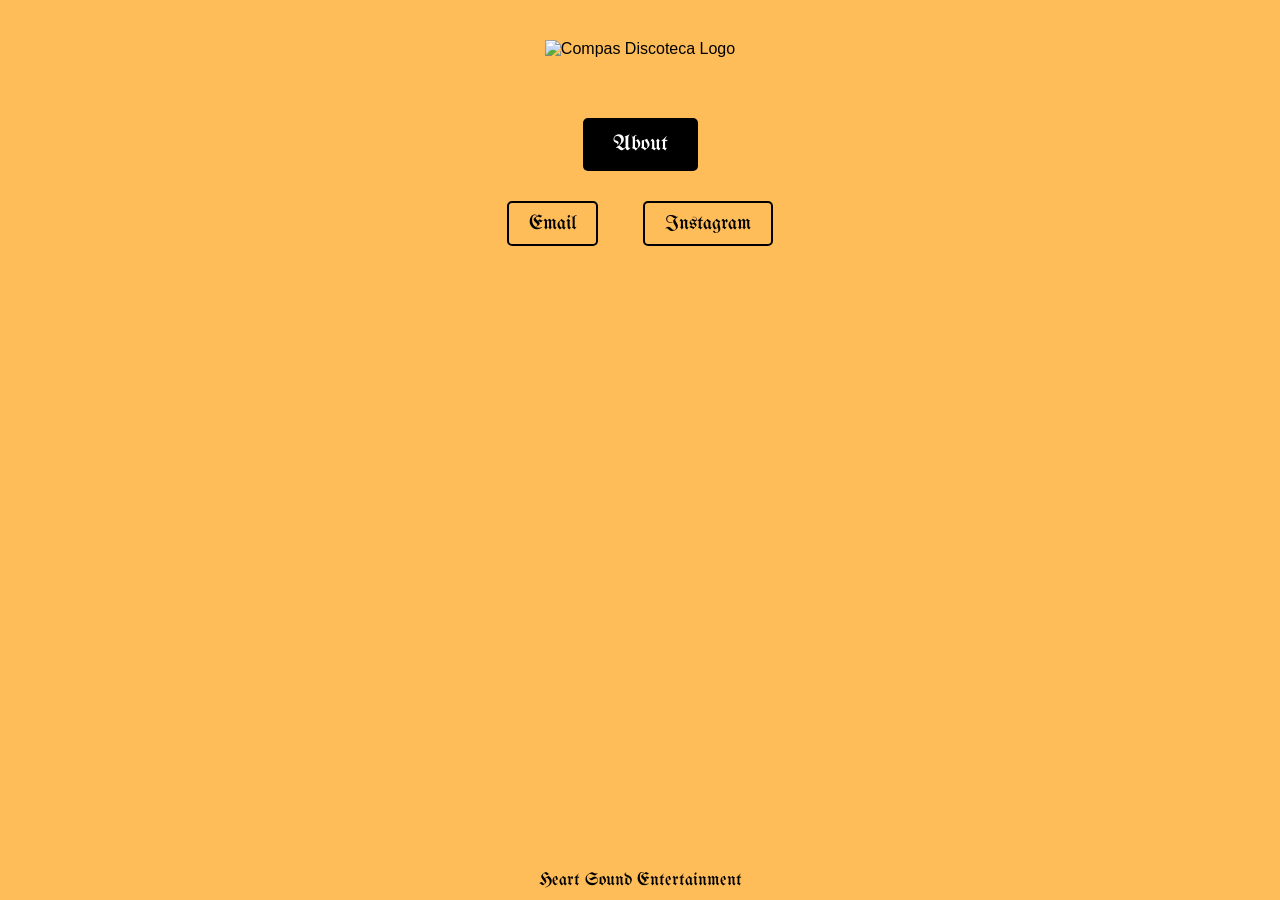
==== index.html @ 61b6ba70 "Update index.html" ====
<!DOCTYPE html>
<html lang="en">
<head>
    <meta charset="UTF-8">
    <meta name="viewport" content="width=device-width, initial-scale=1.0">
    <title>Compas Discoteca</title>
    <!-- Google Font for Old English Style -->
    <link href="https://fonts.googleapis.com/css2?family=UnifrakturMaguntia&display=swap" rel="stylesheet">
    <!-- Favicon -->
    <link rel="icon" type="image/png" href="favicon.png">
    <style>
        /* Reset and Global Styles */
        * {
            margin: 0;
            padding: 0;
            box-sizing: border-box;
        }
        body {
            background-color: #FFBD59; /* Background color */
            font-family: Arial, sans-serif;
            text-align: center;
            position: relative;
            min-height: 100vh;
            padding-bottom: 60px; /* Space for footer */
        }
        img {
            max-width: 90%; /* Logo size */
            max-height: 700px;
            height: auto;
            margin: 40px auto;
        }
        .button-container {
            margin-top: 20px;
        }
        .about-button {
            display: inline-block;
            padding: 15px 30px;
            font-size: 22px;
            font-family: 'UnifrakturMaguntia', serif; /* Old English-style font */
            background-color: black;
            color: white;
            border: none;
            border-radius: 5px;
            cursor: pointer;
            transition: background-color 0.3s ease;
        }
        .about-button:hover {
            background-color: white;
            color: black;
        }
        .links {
            margin: 20px 0;
        }
        .links a {
            display: inline-block;
            color: black;
            font-size: 20px;
            font-family: 'UnifrakturMaguntia', serif; /* Old English font */
            text-decoration: none;
            margin: 10px 20px;
            padding: 10px 20px;
            border: 2px solid black;
            border-radius: 5px;
            transition: all 0.3s ease;
        }
        .links a:hover {
            background-color: black;
            color: white;
        }
        .about-section {
            display: none; /* Hidden by default */
            margin: 40px auto;
            width: 90%;
            max-width: 800px;
            background-color: black; /* Black background */
            color: white; /* White text */
            padding: 20px;
            border-radius: 10px;
            transition: all 0.5s ease; /* Smooth appearance */
        }
        .about-header {
            font-family: 'UnifrakturMaguntia', serif; /* Old English-style font */
            font-size: 28px;
            margin-bottom: 20px;
            text-align: center; /* Center the header */
        }
        .about-content {
            text-align: left;
            font-size: 16px;
            line-height: 1.6;
            color: white; /* Explicit white text */
        }
        .image-container {
            width: 100%;
            max-width: 400px;
            margin: 0 auto 20px; /* Center the image and add spacing */
        }
        .image-container img {
            width: 100%;
            height: auto;
            border-radius: 10px;
        }
        .footer {
            position: fixed;
            bottom: 10px;
            left: 50%;
            transform: translateX(-50%);
            text-align: center;
            font-family: 'UnifrakturMaguntia', serif;
        }
        .footer a {
            color: black;
            text-decoration: none;
            font-size: 18px;
        }
        .footer a:hover {
            color: white;
        }
        @media (max-width: 768px) {
            img {
                max-width: 95%; /* Smaller logo for mobile */
                max-height: 400px;
            }
            .links a {
                display: block;
                margin: 10px auto;
            }
        }
    </style>
</head>
<body>
    <!-- Logo -->
    <img src="https://raw.githubusercontent.com/tracklack/compasdiscoteca/main/cdc.png" alt="Compas Discoteca Logo">

    <!-- About Button -->
    <div class="button-container">
        <button class="about-button" onclick="toggleAbout()">About</button>
    </div>

    <!-- Main Links -->
    <div class="links">
        <a href="mailto:info@heartsoundent.com">Email</a>
        <a href="https://www.instagram.com/compasdiscoteca" target="_blank">Instagram</a>
    </div>

    <!-- About Section -->
    <div class="about-section" id="aboutSection">
        <!-- Image -->
        <div class="image-container">
            <img src="https://raw.githubusercontent.com/tracklack/compasdiscoteca/8a120b673c753f99cf23e69ef0c59147ab1ae1a3/compasgroup.png" alt="Compas Discoteca Group">
        </div>
        <div class="about-content">
            <h1 class="about-header">About</h1>
            <p>
                Born from years of friendship, music discovery, and trading vinyl, Compas Discoteca is a collective born out of a shared passion for the art of sound. Made up of four seasoned DJs—Ricardo, Albert, Adrian, and Elias—each member brings a distinct style, creating a dynamic fusion that defies categorization. From soulful tropical rhythms and undiscovered Latin gems to funk, disco, hip-hop, alternative, R&B, and beyond, the group curates a kaleidoscope of sound that celebrates both the familiar and the unexpected.</p>

<p> At its heart, Compas Discoteca isn’t just about moving feet on the dance floor—it’s about creating an atmosphere where music discovery and good times reign supreme. Whether spinning vinyl or embracing modern mediums, their performances weave together a story of shared passion and musical exploration. With years of experience rocking private events, clubs, lounges, and more, they thrive in any setting, delivering vibes that resonate with those who appreciate music’s timeless ability to connect.</p>

<p>Welcome to Compas Discoteca: a cornucopia of funkadelia and soulful grooves, where the dance floor meets the joy of discovery.
            </p>
        </div>
    </div>

    <!-- Footer -->
    <div class="footer">
        <a href="https://www.heartsoundent.com" target="_blank">Heart Sound Entertainment</a>
    </div>

    <script>
        // Function to toggle the About section visibility
        function toggleAbout() {
            const aboutSection = document.getElementById('aboutSection');
            if (aboutSection.style.display === 'none' || aboutSection.style.display === '') {
                aboutSection.style.display = 'block';
                aboutSection.scrollIntoView({ behavior: 'smooth' });
            } else {
                aboutSection.style.display = 'none';
            }
        }
    </script>
</body>
</html>
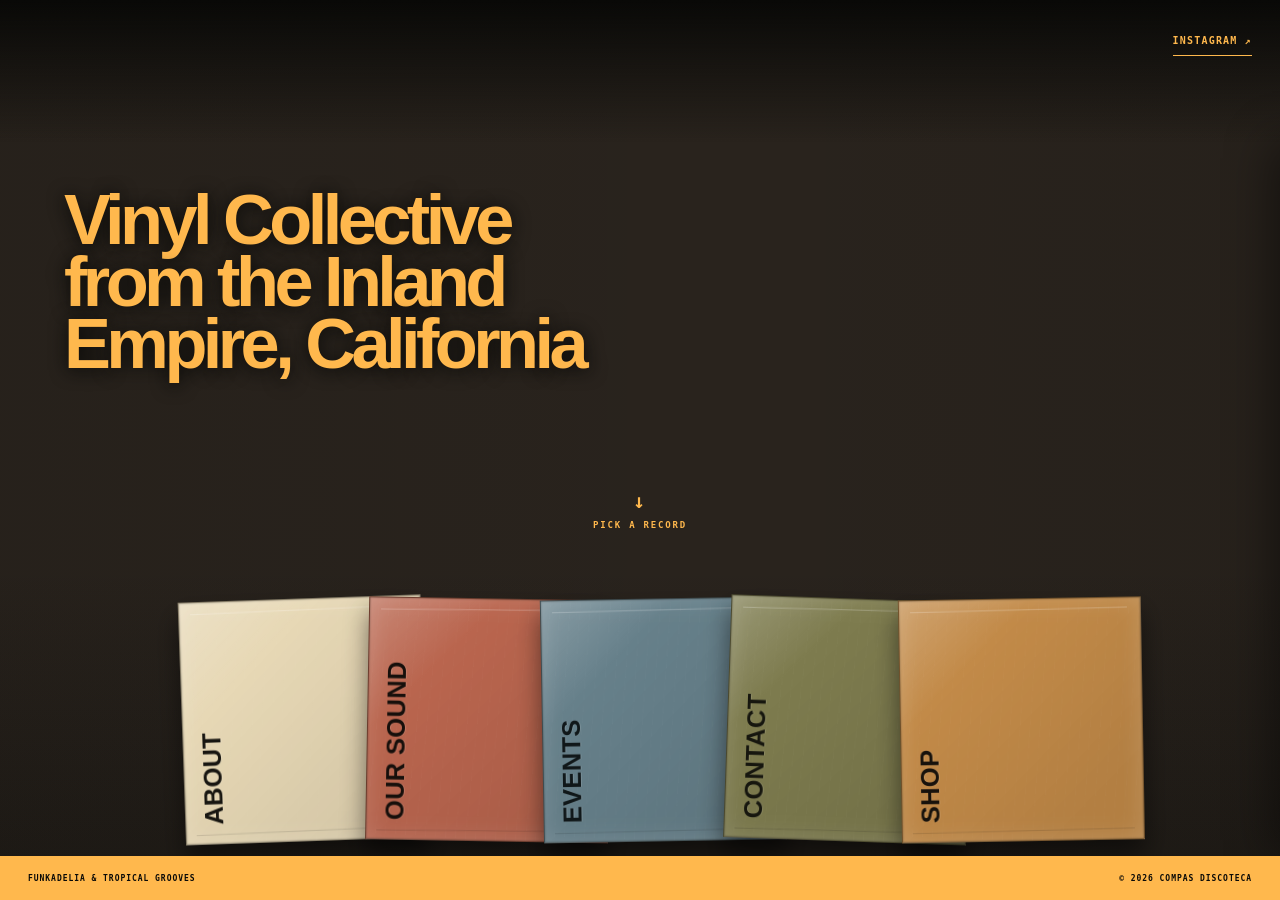
==== commit 28149cd4: "Launch new Compas Discoteca interactive site" ====
--- a/index.html
+++ b/index.html
@@ -1,182 +1,40 @@
-<!DOCTYPE html>
+<!doctype html>
 <html lang="en">
 <head>
-    <meta charset="UTF-8">
-    <meta name="viewport" content="width=device-width, initial-scale=1.0">
-    <title>Compas Discoteca</title>
-    <!-- Google Font for Old English Style -->
-    <link href="https://fonts.googleapis.com/css2?family=UnifrakturMaguntia&display=swap" rel="stylesheet">
-    <!-- Favicon -->
-    <link rel="icon" type="image/png" href="favicon.png">
-    <style>
-        /* Reset and Global Styles */
-        * {
-            margin: 0;
-            padding: 0;
-            box-sizing: border-box;
-        }
-        body {
-            background-color: #FFBD59; /* Background color */
-            font-family: Arial, sans-serif;
-            text-align: center;
-            position: relative;
-            min-height: 100vh;
-            padding-bottom: 60px; /* Space for footer */
-        }
-        img {
-            max-width: 90%; /* Logo size */
-            max-height: 700px;
-            height: auto;
-            margin: 40px auto;
-        }
-        .button-container {
-            margin-top: 20px;
-        }
-        .about-button {
-            display: inline-block;
-            padding: 15px 30px;
-            font-size: 22px;
-            font-family: 'UnifrakturMaguntia', serif; /* Old English-style font */
-            background-color: black;
-            color: white;
-            border: none;
-            border-radius: 5px;
-            cursor: pointer;
-            transition: background-color 0.3s ease;
-        }
-        .about-button:hover {
-            background-color: white;
-            color: black;
-        }
-        .links {
-            margin: 20px 0;
-        }
-        .links a {
-            display: inline-block;
-            color: black;
-            font-size: 20px;
-            font-family: 'UnifrakturMaguntia', serif; /* Old English font */
-            text-decoration: none;
-            margin: 10px 20px;
-            padding: 10px 20px;
-            border: 2px solid black;
-            border-radius: 5px;
-            transition: all 0.3s ease;
-        }
-        .links a:hover {
-            background-color: black;
-            color: white;
-        }
-        .about-section {
-            display: none; /* Hidden by default */
-            margin: 40px auto;
-            width: 90%;
-            max-width: 800px;
-            background-color: black; /* Black background */
-            color: white; /* White text */
-            padding: 20px;
-            border-radius: 10px;
-            transition: all 0.5s ease; /* Smooth appearance */
-        }
-        .about-header {
-            font-family: 'UnifrakturMaguntia', serif; /* Old English-style font */
-            font-size: 28px;
-            margin-bottom: 20px;
-            text-align: center; /* Center the header */
-        }
-        .about-content {
-            text-align: left;
-            font-size: 16px;
-            line-height: 1.6;
-            color: white; /* Explicit white text */
-        }
-        .image-container {
-            width: 100%;
-            max-width: 400px;
-            margin: 0 auto 20px; /* Center the image and add spacing */
-        }
-        .image-container img {
-            width: 100%;
-            height: auto;
-            border-radius: 10px;
-        }
-        .footer {
-            position: fixed;
-            bottom: 10px;
-            left: 50%;
-            transform: translateX(-50%);
-            text-align: center;
-            font-family: 'UnifrakturMaguntia', serif;
-        }
-        .footer a {
-            color: black;
-            text-decoration: none;
-            font-size: 18px;
-        }
-        .footer a:hover {
-            color: white;
-        }
-        @media (max-width: 768px) {
-            img {
-                max-width: 95%; /* Smaller logo for mobile */
-                max-height: 400px;
-            }
-            .links a {
-                display: block;
-                margin: 10px auto;
-            }
-        }
-    </style>
+  <meta charset="utf-8">
+  <meta name="viewport" content="width=device-width,initial-scale=1">
+  <title>Compas Discoteca | Vinyl Collective</title>
+  <meta name="description" content="Compas Discoteca is a vinyl collective from the Inland Empire, California.">
+  <meta property="og:title" content="Compas Discoteca | Vinyl Collective">
+  <meta property="og:description" content="A cornucopia of funkadelia and tropical grooves.">
+  <meta property="og:image" content="https://www.compasdiscoteca.com/assets/og.png">
+  <link rel="icon" href="favicon.png">
+  <link rel="stylesheet" href="styles.css">
 </head>
 <body>
-    <!-- Logo -->
-    <img src="https://raw.githubusercontent.com/tracklack/compasdiscoteca/main/cdc.png" alt="Compas Discoteca Logo">
+  <main class="shop">
+    <header>
+      <a href="#top" class="wordmark" aria-label="Compas Discoteca home"></a>
+      <a class="instagram" href="https://www.instagram.com/compasdiscoteca" target="_blank" rel="noreferrer">INSTAGRAM ↗</a>
+    </header>
 
-    <!-- About Button -->
-    <div class="button-container">
-        <button class="about-button" onclick="toggleAbout()">About</button>
-    </div>
+    <section id="top" class="crate-scene">
+      <div class="intro"><h1>Vinyl Collective from the Inland Empire, California</h1></div>
+      <p class="instruction"><span>↓</span> PICK A RECORD</p>
 
-    <!-- Main Links -->
-    <div class="links">
-        <a href="mailto:info@heartsoundent.com">Email</a>
-        <a href="https://www.instagram.com/compasdiscoteca" target="_blank">Instagram</a>
-    </div>
+      <div class="record-nav" role="tablist" aria-label="Explore Compas Discoteca">
+        <button class="record record-1" role="tab" data-section="about"><span class="vinyl-45"><i></i></span><span class="sleeve-paper"></span><span class="record-title">About</span></button>
+        <button class="record record-2" role="tab" data-section="sound"><span class="vinyl-45"><i></i></span><span class="sleeve-paper"></span><span class="record-title">Our Sound</span></button>
+        <button class="record record-3" role="tab" data-section="events"><span class="vinyl-45"><i></i></span><span class="sleeve-paper"></span><span class="record-title">Events</span></button>
+        <button class="record record-4" role="tab" data-section="contact"><span class="vinyl-45"><i></i></span><span class="sleeve-paper"></span><span class="record-title">Contact</span></button>
+        <button class="record record-5" role="tab" data-section="shop"><span class="vinyl-45"><i></i></span><span class="sleeve-paper"></span><span class="record-title">Shop</span></button>
+      </div>
 
-    <!-- About Section -->
-    <div class="about-section" id="aboutSection">
-        <!-- Image -->
-        <div class="image-container">
-            <img src="https://raw.githubusercontent.com/tracklack/compasdiscoteca/8a120b673c753f99cf23e69ef0c59147ab1ae1a3/compasgroup.png" alt="Compas Discoteca Group">
-        </div>
-        <div class="about-content">
-            <h1 class="about-header">About</h1>
-            <p>
-                Born from years of friendship, music discovery, and trading vinyl, Compas Discoteca is a collective born out of a shared passion for the art of sound. Made up of four seasoned DJs—Ricardo, Albert, Adrian, and Elias—each member brings a distinct style, creating a dynamic fusion that defies categorization. From soulful tropical rhythms and undiscovered Latin gems to funk, disco, hip-hop, alternative, R&B, and beyond, the group curates a kaleidoscope of sound that celebrates both the familiar and the unexpected.</p>
+      <aside id="record-details" class="details" aria-live="polite"></aside>
+    </section>
 
-<p> At its heart, Compas Discoteca isn’t just about moving feet on the dance floor—it’s about creating an atmosphere where music discovery and good times reign supreme. Whether spinning vinyl or embracing modern mediums, their performances weave together a story of shared passion and musical exploration. With years of experience rocking private events, clubs, lounges, and more, they thrive in any setting, delivering vibes that resonate with those who appreciate music’s timeless ability to connect.</p>
-
-<p>Welcome to Compas Discoteca: a cornucopia of funkadelia and soulful grooves, where the dance floor meets the joy of discovery.
-            </p>
-        </div>
-    </div>
-
-    <!-- Footer -->
-    <div class="footer">
-        <a href="https://www.heartsoundent.com" target="_blank">Heart Sound Entertainment</a>
-    </div>
-
-    <script>
-        // Function to toggle the About section visibility
-        function toggleAbout() {
-            const aboutSection = document.getElementById('aboutSection');
-            if (aboutSection.style.display === 'none' || aboutSection.style.display === '') {
-                aboutSection.style.display = 'block';
-                aboutSection.scrollIntoView({ behavior: 'smooth' });
-            } else {
-                aboutSection.style.display = 'none';
-            }
-        }
-    </script>
+    <footer><span>FUNKADELIA &amp; TROPICAL GROOVES</span><span>© 2026 COMPAS DISCOTECA</span></footer>
+  </main>
+  <script src="script.js"></script>
 </body>
 </html>
--- a/styles.css
+++ b/styles.css
@@ -0,0 +1 @@
+:root{--orange:#ffb84d;--black:#090907}*{box-sizing:border-box}html,body{margin:0;min-height:100%;background:var(--black)}body{color:var(--orange);font-family:Arial,Helvetica,sans-serif}a{color:inherit;text-decoration:none}button{font:inherit}.shop{min-height:100svh;background:var(--black);overflow:hidden}header{position:fixed;z-index:30;inset:0 0 auto;height:142px;display:flex;align-items:flex-start;justify-content:space-between;padding:4px 28px;background:linear-gradient(var(--black),transparent)}.wordmark{display:block;flex:none;width:270px;height:132px;background:url('assets/compas-wordmark-transparent.png') center/contain no-repeat;filter:brightness(0) saturate(100%) invert(78%) sepia(93%) saturate(834%) hue-rotate(329deg) brightness(106%) contrast(102%)}.instagram{margin:22px 0 0 auto;font:800 10px monospace;letter-spacing:.12em;border-bottom:1px solid;padding:9px 0}.crate-scene{min-height:calc(100svh - 44px);position:relative;overflow:hidden;isolation:isolate;background:#29231d url('assets/record-shop-natural-v4.png') center bottom/cover no-repeat}.crate-scene:after{content:"";position:absolute;inset:0;z-index:-1;background:linear-gradient(90deg,rgba(9,9,7,.08),transparent 58%,rgba(9,9,7,.08)),linear-gradient(0deg,rgba(9,9,7,.32),transparent 34%);pointer-events:none}.intro{position:absolute;z-index:3;left:5vw;top:20%;width:min(690px,45vw);text-shadow:0 2px 18px var(--black)}.intro h1{margin:18px 0 0;font-size:clamp(42px,5.5vw,86px);line-height:.88;letter-spacing:-.065em;color:var(--orange)}.instruction{font:800 9px monospace;letter-spacing:.2em;position:absolute;z-index:4;bottom:37%;left:50%;transform:translateX(-50%);color:var(--orange);text-align:center;animation:pulse 1.8s ease-in-out infinite}.instruction span{display:block;margin-bottom:7px;font-size:20px}@keyframes pulse{50%{transform:translate(-50%,5px)}}.record-nav{position:absolute;z-index:6;left:14%;right:10%;bottom:17%;height:34%;display:flex;justify-content:center;align-items:flex-end;perspective:900px;pointer-events:none}.record{--turn:0deg;--sleeve:#e7d8b5;--ink:#171510;--label:#d97042;pointer-events:auto;cursor:pointer;appearance:none;border:0;padding:0;position:relative;flex:0 0 min(19vw,280px);width:min(19vw,280px);height:min(19vw,280px);margin-left:-5vw;background:transparent;color:var(--ink);overflow:visible;filter:drop-shadow(0 15px 12px rgba(0,0,0,.48));transform-origin:50% 100%;transform:translateY(54%) rotate(var(--turn));transition:transform .5s cubic-bezier(.2,.85,.18,1),filter .4s}.record:first-child{margin-left:0}.record-1{--turn:-2deg;z-index:1}.record-2{--turn:1deg;--sleeve:#b9654e;--ink:#160f0b;--label:#e4c78f;z-index:2}.record-3{--turn:-1deg;--sleeve:#66808a;--ink:#101719;--label:#d99a55;z-index:3}.record-4{--turn:2deg;--sleeve:#7d7b4e;--ink:#16160e;--label:#d47a4b;z-index:4}.record-5{--turn:-1deg;--sleeve:#c28a48;--ink:#17120c;--label:#e4d1a4;z-index:5}.record:hover,.record:focus-visible{transform:translateY(9%) rotate(0);outline:0;z-index:10;filter:drop-shadow(0 25px 18px rgba(0,0,0,.64))}.record:focus-visible .sleeve-paper{outline:3px solid var(--orange);outline-offset:5px}.record.selected{transform:translateY(-7%) rotate(0) scale(1.04);z-index:12;filter:drop-shadow(0 30px 22px rgba(0,0,0,.72))}.sleeve-paper{position:absolute;z-index:2;inset:0;overflow:hidden;background:linear-gradient(135deg,rgba(255,255,255,.22),transparent 28%,rgba(0,0,0,.08) 82%),repeating-linear-gradient(95deg,transparent 0 9px,rgba(255,255,255,.025) 10px),var(--sleeve);border:1px solid rgba(18,15,11,.42);box-shadow:inset 0 0 24px rgba(255,255,255,.15),inset 0 0 2px rgba(0,0,0,.45)}.sleeve-paper:before,.sleeve-paper:after{content:"";position:absolute;inset:4% 5%;border-top:1px solid rgba(255,255,255,.23);transform:rotate(-.5deg)}.sleeve-paper:after{inset:auto 4% 4%;border-top:0;border-bottom:1px solid rgba(0,0,0,.12)}.vinyl-45{position:absolute;z-index:1;width:86%;aspect-ratio:1;right:7%;top:6%;border-radius:50%;background:repeating-radial-gradient(circle at center,#171717 0 2px,#252525 3px 4px,#111 5px 7px);box-shadow:0 8px 18px rgba(0,0,0,.65);transition:transform .55s cubic-bezier(.2,.85,.18,1)}.vinyl-45:before{content:"";position:absolute;inset:26%;border-radius:50%;background:radial-gradient(circle,#0d0d0c 0 22%,var(--label) 23% 100%);box-shadow:inset 0 0 0 1px rgba(0,0,0,.3)}.vinyl-45 i{display:none}.record:hover .vinyl-45,.record:focus-visible .vinyl-45{transform:translateY(-48%) rotate(32deg)}.record.selected .vinyl-45{transform:translateY(-62%) rotate(58deg)}.record-title{position:absolute;z-index:3;left:7%;top:8%;bottom:8%;writing-mode:vertical-rl;transform:rotate(180deg);text-align:left;text-transform:uppercase;font:850 clamp(18px,2vw,32px)/1 Arial,Helvetica,sans-serif;letter-spacing:.01em;text-shadow:0 1px rgba(255,255,255,.12)}.details{position:absolute;z-index:20;inset:142px 0 0 auto;width:min(660px,100%);overflow-y:auto;background:var(--orange);color:var(--black);padding:45px 55px;transform:translateX(102%);transition:transform .55s cubic-bezier(.2,.8,.2,1);box-shadow:-22px 0 45px rgba(0,0,0,.45)}.details.open{transform:translateX(0)}.close{position:absolute;top:24px;right:27px;border:2px solid var(--black);background:transparent;color:var(--black);width:42px;height:42px;border-radius:50%;cursor:pointer;font-size:25px}.detail-number,.kicker{font:900 9px monospace;letter-spacing:.18em}.details h2{max-width:90%;font:950 clamp(54px,6vw,88px)/.78 Arial;letter-spacing:-.08em;margin:42px 0 30px}.kicker{border-block:2px solid;padding:13px 0}.detail-photos{display:grid;grid-template-columns:repeat(2,1fr);gap:8px;margin-top:24px}.detail-photos img{width:100%;height:190px;display:block;object-fit:cover;filter:saturate(.82) contrast(1.04)}.detail-photos img:only-child{grid-column:1/-1;height:240px}.detail-copy{font-size:clamp(15px,1.3vw,18px);line-height:1.45;margin-top:24px}.detail-copy p{margin:0 0 14px}.detail-links{display:flex;gap:30px}.detail-links a{display:inline-block;border:0;border-bottom:2px solid;padding:13px 0;margin-top:35px;color:var(--black);font:900 10px monospace;letter-spacing:.12em}.contact-actions,.sound-links{display:grid;gap:10px}.contact-actions a,.sound-links a{margin-top:10px;border:2px solid var(--black);padding:16px 18px;font-size:13px}.next{border:0;border-bottom:2px solid;background:none;padding:13px 0;margin-top:35px;color:var(--black);font:900 10px monospace;letter-spacing:.12em;cursor:pointer}footer{height:44px;display:flex;justify-content:space-between;align-items:center;padding:0 28px;background:var(--orange);color:var(--black);font:900 8px monospace;letter-spacing:.12em}@media(max-width:800px){header{height:112px;padding:0 16px}.wordmark{width:205px;height:104px}.instagram{margin-top:22px;font-size:8px}.crate-scene{min-height:calc(100svh - 36px);background-position:right bottom}.intro{top:17%;left:7vw;width:84vw}.intro h1{font-size:11.5vw;line-height:.9}.instruction{bottom:38%}.record-nav{left:-5%;right:-9%;bottom:16%;height:32%}.record{flex-basis:38vw;width:38vw;height:38vw;margin-left:-23vw;transform:translateY(58%) rotate(var(--turn))}.record:hover,.record:focus-visible{transform:translateY(18%) rotate(0)}.record.selected{transform:translateY(4%) rotate(0)}.record-title{font-size:18px}.details{inset:112px 0 0;width:100%;padding:35px 24px 30px}.details h2{font-size:17vw}.detail-photos img,.detail-photos img:only-child{height:180px}footer{height:36px;padding:0 12px}footer span:first-child{display:none}}@media(prefers-reduced-motion:reduce){*{animation:none!important;transition-duration:.001ms!important}}
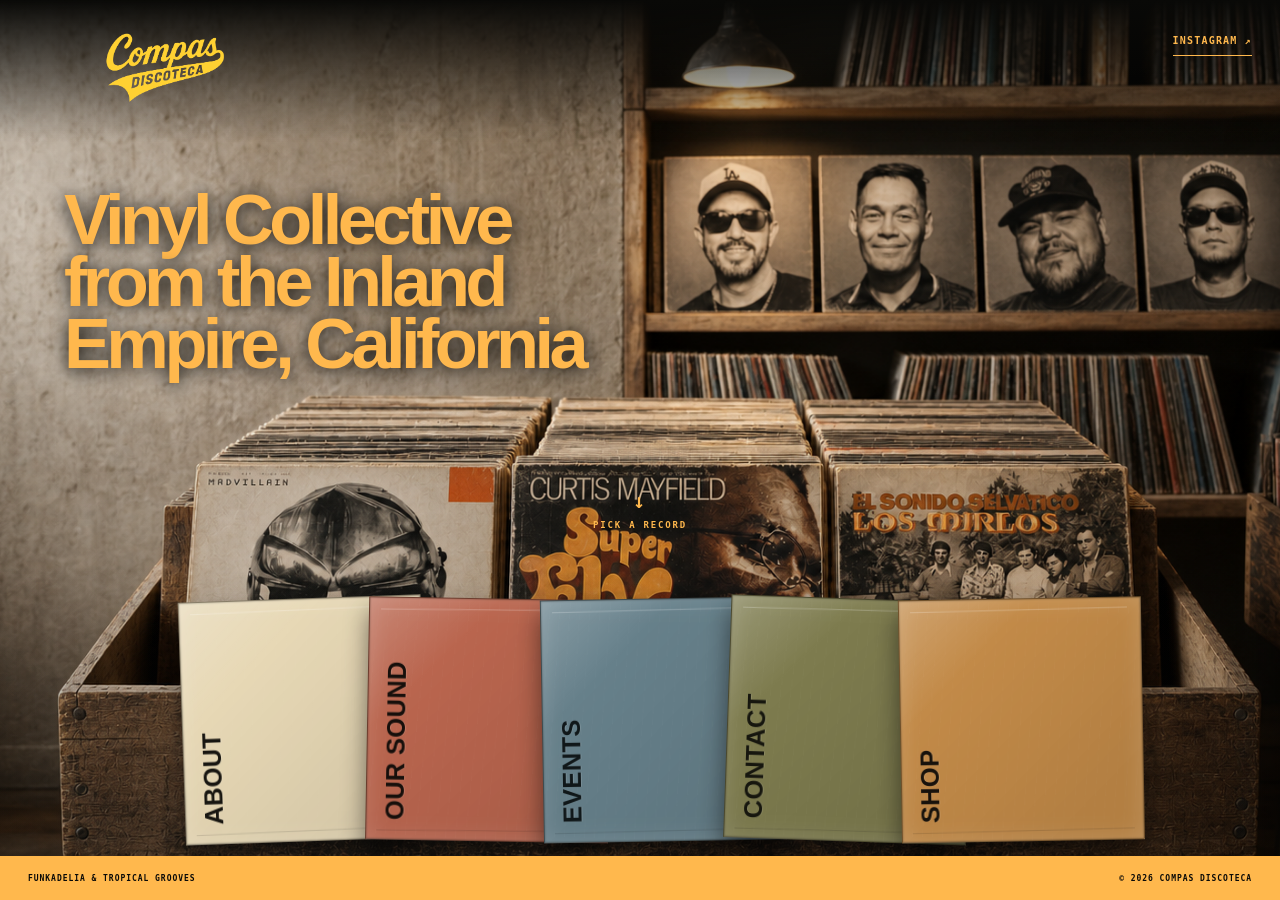
==== commit 9c40d9ec: "Add mobile layout with all four Compas portraits" ====
--- a/index.html
+++ b/index.html
@@ -10,6 +10,7 @@
   <meta property="og:image" content="https://www.compasdiscoteca.com/assets/og.png">
   <link rel="icon" href="favicon.png">
   <link rel="stylesheet" href="styles.css">
+  <link rel="stylesheet" href="mobile.css">
 </head>
 <body>
   <main class="shop">
--- a/mobile.css
+++ b/mobile.css
@@ -0,0 +1,22 @@
+@media (max-width: 800px) and (orientation: portrait) {
+  .crate-scene {
+    background-image: url("assets/record-shop-mobile-v2.png");
+    background-position: center top;
+    background-size: cover;
+  }
+
+  .intro {
+    top: 37%;
+    left: 7vw;
+    width: 82vw;
+  }
+
+  .intro h1 {
+    font-size: 9.5vw;
+    line-height: .92;
+  }
+
+  .instruction {
+    bottom: 39%;
+  }
+}
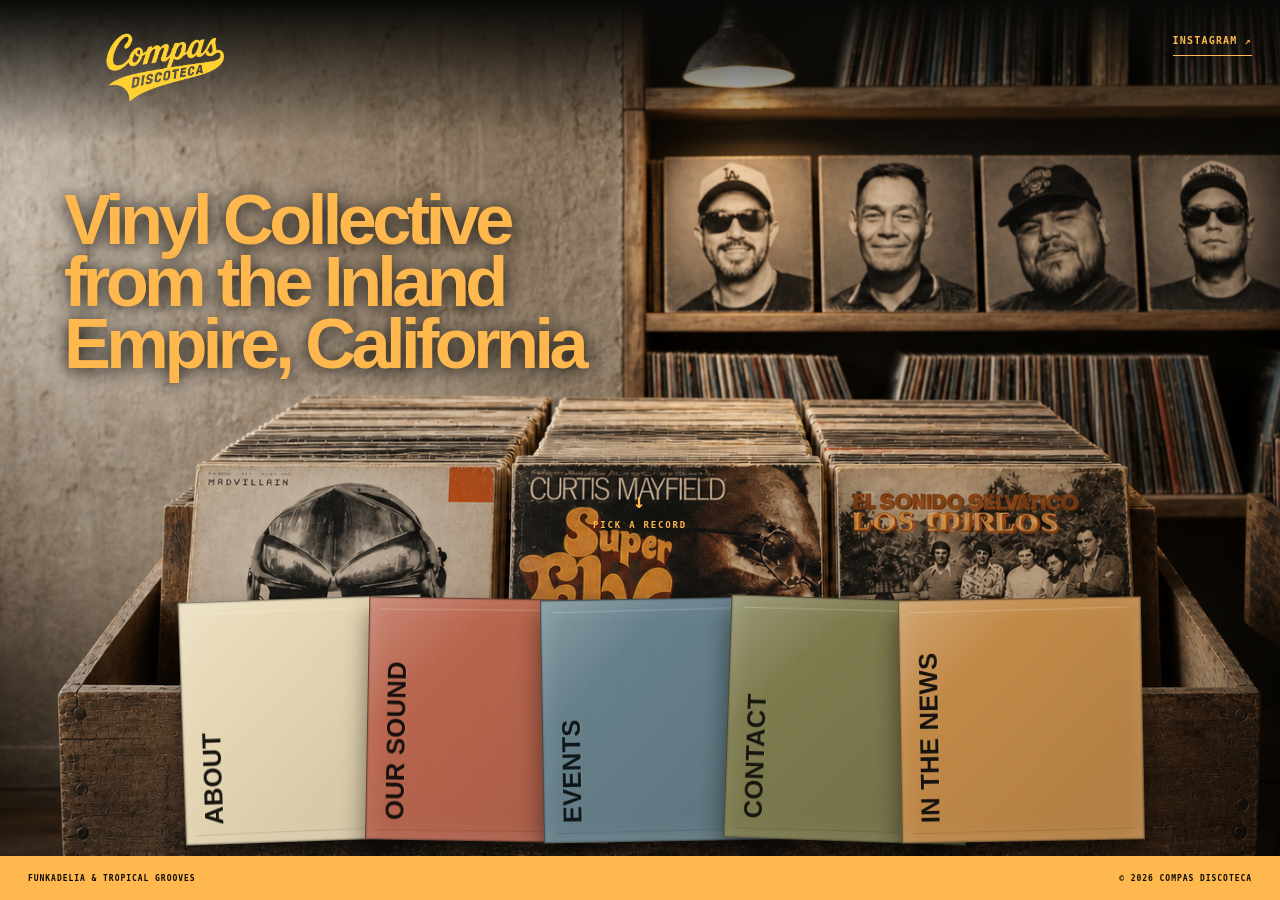
==== commit c409f14b: "Replace Shop with In the News coverage" ====
--- a/index.html
+++ b/index.html
@@ -28,7 +28,7 @@
         <button class="record record-2" role="tab" data-section="sound"><span class="vinyl-45"><i></i></span><span class="sleeve-paper"></span><span class="record-title">Our Sound</span></button>
         <button class="record record-3" role="tab" data-section="events"><span class="vinyl-45"><i></i></span><span class="sleeve-paper"></span><span class="record-title">Events</span></button>
         <button class="record record-4" role="tab" data-section="contact"><span class="vinyl-45"><i></i></span><span class="sleeve-paper"></span><span class="record-title">Contact</span></button>
-        <button class="record record-5" role="tab" data-section="shop"><span class="vinyl-45"><i></i></span><span class="sleeve-paper"></span><span class="record-title">Shop</span></button>
+        <button class="record record-5" role="tab" data-section="news"><span class="vinyl-45"><i></i></span><span class="sleeve-paper"></span><span class="record-title">In the News</span></button>
       </div>
 
       <aside id="record-details" class="details" aria-live="polite"></aside>
--- a/styles.css
+++ b/styles.css
@@ -1 +1,3 @@
 :root{--orange:#ffb84d;--black:#090907}*{box-sizing:border-box}html,body{margin:0;min-height:100%;background:var(--black)}body{color:var(--orange);font-family:Arial,Helvetica,sans-serif}a{color:inherit;text-decoration:none}button{font:inherit}.shop{min-height:100svh;background:var(--black);overflow:hidden}header{position:fixed;z-index:30;inset:0 0 auto;height:142px;display:flex;align-items:flex-start;justify-content:space-between;padding:4px 28px;background:linear-gradient(var(--black),transparent)}.wordmark{display:block;flex:none;width:270px;height:132px;background:url('assets/compas-wordmark-transparent.png') center/contain no-repeat;filter:brightness(0) saturate(100%) invert(78%) sepia(93%) saturate(834%) hue-rotate(329deg) brightness(106%) contrast(102%)}.instagram{margin:22px 0 0 auto;font:800 10px monospace;letter-spacing:.12em;border-bottom:1px solid;padding:9px 0}.crate-scene{min-height:calc(100svh - 44px);position:relative;overflow:hidden;isolation:isolate;background:#29231d url('assets/record-shop-natural-v4.png') center bottom/cover no-repeat}.crate-scene:after{content:"";position:absolute;inset:0;z-index:-1;background:linear-gradient(90deg,rgba(9,9,7,.08),transparent 58%,rgba(9,9,7,.08)),linear-gradient(0deg,rgba(9,9,7,.32),transparent 34%);pointer-events:none}.intro{position:absolute;z-index:3;left:5vw;top:20%;width:min(690px,45vw);text-shadow:0 2px 18px var(--black)}.intro h1{margin:18px 0 0;font-size:clamp(42px,5.5vw,86px);line-height:.88;letter-spacing:-.065em;color:var(--orange)}.instruction{font:800 9px monospace;letter-spacing:.2em;position:absolute;z-index:4;bottom:37%;left:50%;transform:translateX(-50%);color:var(--orange);text-align:center;animation:pulse 1.8s ease-in-out infinite}.instruction span{display:block;margin-bottom:7px;font-size:20px}@keyframes pulse{50%{transform:translate(-50%,5px)}}.record-nav{position:absolute;z-index:6;left:14%;right:10%;bottom:17%;height:34%;display:flex;justify-content:center;align-items:flex-end;perspective:900px;pointer-events:none}.record{--turn:0deg;--sleeve:#e7d8b5;--ink:#171510;--label:#d97042;pointer-events:auto;cursor:pointer;appearance:none;border:0;padding:0;position:relative;flex:0 0 min(19vw,280px);width:min(19vw,280px);height:min(19vw,280px);margin-left:-5vw;background:transparent;color:var(--ink);overflow:visible;filter:drop-shadow(0 15px 12px rgba(0,0,0,.48));transform-origin:50% 100%;transform:translateY(54%) rotate(var(--turn));transition:transform .5s cubic-bezier(.2,.85,.18,1),filter .4s}.record:first-child{margin-left:0}.record-1{--turn:-2deg;z-index:1}.record-2{--turn:1deg;--sleeve:#b9654e;--ink:#160f0b;--label:#e4c78f;z-index:2}.record-3{--turn:-1deg;--sleeve:#66808a;--ink:#101719;--label:#d99a55;z-index:3}.record-4{--turn:2deg;--sleeve:#7d7b4e;--ink:#16160e;--label:#d47a4b;z-index:4}.record-5{--turn:-1deg;--sleeve:#c28a48;--ink:#17120c;--label:#e4d1a4;z-index:5}.record:hover,.record:focus-visible{transform:translateY(9%) rotate(0);outline:0;z-index:10;filter:drop-shadow(0 25px 18px rgba(0,0,0,.64))}.record:focus-visible .sleeve-paper{outline:3px solid var(--orange);outline-offset:5px}.record.selected{transform:translateY(-7%) rotate(0) scale(1.04);z-index:12;filter:drop-shadow(0 30px 22px rgba(0,0,0,.72))}.sleeve-paper{position:absolute;z-index:2;inset:0;overflow:hidden;background:linear-gradient(135deg,rgba(255,255,255,.22),transparent 28%,rgba(0,0,0,.08) 82%),repeating-linear-gradient(95deg,transparent 0 9px,rgba(255,255,255,.025) 10px),var(--sleeve);border:1px solid rgba(18,15,11,.42);box-shadow:inset 0 0 24px rgba(255,255,255,.15),inset 0 0 2px rgba(0,0,0,.45)}.sleeve-paper:before,.sleeve-paper:after{content:"";position:absolute;inset:4% 5%;border-top:1px solid rgba(255,255,255,.23);transform:rotate(-.5deg)}.sleeve-paper:after{inset:auto 4% 4%;border-top:0;border-bottom:1px solid rgba(0,0,0,.12)}.vinyl-45{position:absolute;z-index:1;width:86%;aspect-ratio:1;right:7%;top:6%;border-radius:50%;background:repeating-radial-gradient(circle at center,#171717 0 2px,#252525 3px 4px,#111 5px 7px);box-shadow:0 8px 18px rgba(0,0,0,.65);transition:transform .55s cubic-bezier(.2,.85,.18,1)}.vinyl-45:before{content:"";position:absolute;inset:26%;border-radius:50%;background:radial-gradient(circle,#0d0d0c 0 22%,var(--label) 23% 100%);box-shadow:inset 0 0 0 1px rgba(0,0,0,.3)}.vinyl-45 i{display:none}.record:hover .vinyl-45,.record:focus-visible .vinyl-45{transform:translateY(-48%) rotate(32deg)}.record.selected .vinyl-45{transform:translateY(-62%) rotate(58deg)}.record-title{position:absolute;z-index:3;left:7%;top:8%;bottom:8%;writing-mode:vertical-rl;transform:rotate(180deg);text-align:left;text-transform:uppercase;font:850 clamp(18px,2vw,32px)/1 Arial,Helvetica,sans-serif;letter-spacing:.01em;text-shadow:0 1px rgba(255,255,255,.12)}.details{position:absolute;z-index:20;inset:142px 0 0 auto;width:min(660px,100%);overflow-y:auto;background:var(--orange);color:var(--black);padding:45px 55px;transform:translateX(102%);transition:transform .55s cubic-bezier(.2,.8,.2,1);box-shadow:-22px 0 45px rgba(0,0,0,.45)}.details.open{transform:translateX(0)}.close{position:absolute;top:24px;right:27px;border:2px solid var(--black);background:transparent;color:var(--black);width:42px;height:42px;border-radius:50%;cursor:pointer;font-size:25px}.detail-number,.kicker{font:900 9px monospace;letter-spacing:.18em}.details h2{max-width:90%;font:950 clamp(54px,6vw,88px)/.78 Arial;letter-spacing:-.08em;margin:42px 0 30px}.kicker{border-block:2px solid;padding:13px 0}.detail-photos{display:grid;grid-template-columns:repeat(2,1fr);gap:8px;margin-top:24px}.detail-photos img{width:100%;height:190px;display:block;object-fit:cover;filter:saturate(.82) contrast(1.04)}.detail-photos img:only-child{grid-column:1/-1;height:240px}.detail-copy{font-size:clamp(15px,1.3vw,18px);line-height:1.45;margin-top:24px}.detail-copy p{margin:0 0 14px}.detail-links{display:flex;gap:30px}.detail-links a{display:inline-block;border:0;border-bottom:2px solid;padding:13px 0;margin-top:35px;color:var(--black);font:900 10px monospace;letter-spacing:.12em}.contact-actions,.sound-links{display:grid;gap:10px}.contact-actions a,.sound-links a{margin-top:10px;border:2px solid var(--black);padding:16px 18px;font-size:13px}.next{border:0;border-bottom:2px solid;background:none;padding:13px 0;margin-top:35px;color:var(--black);font:900 10px monospace;letter-spacing:.12em;cursor:pointer}footer{height:44px;display:flex;justify-content:space-between;align-items:center;padding:0 28px;background:var(--orange);color:var(--black);font:900 8px monospace;letter-spacing:.12em}@media(max-width:800px){header{height:112px;padding:0 16px}.wordmark{width:205px;height:104px}.instagram{margin-top:22px;font-size:8px}.crate-scene{min-height:calc(100svh - 36px);background-position:right bottom}.intro{top:17%;left:7vw;width:84vw}.intro h1{font-size:11.5vw;line-height:.9}.instruction{bottom:38%}.record-nav{left:-5%;right:-9%;bottom:16%;height:32%}.record{flex-basis:38vw;width:38vw;height:38vw;margin-left:-23vw;transform:translateY(58%) rotate(var(--turn))}.record:hover,.record:focus-visible{transform:translateY(18%) rotate(0)}.record.selected{transform:translateY(4%) rotate(0)}.record-title{font-size:18px}.details{inset:112px 0 0;width:100%;padding:35px 24px 30px}.details h2{font-size:17vw}.detail-photos img,.detail-photos img:only-child{height:180px}footer{height:36px;padding:0 12px}footer span:first-child{display:none}}@media(prefers-reduced-motion:reduce){*{animation:none!important;transition-duration:.001ms!important}}
+
+.press-links{display:grid;gap:16px;margin-top:28px}.press-links a{display:block;border:2px solid var(--black);padding:20px;color:var(--black)}.press-source,.press-read{display:block;font:900 10px/1.5 monospace;letter-spacing:.08em}.press-links h3{font:900 clamp(22px,2.4vw,30px)/1.05 Arial,Helvetica,sans-serif;letter-spacing:-.04em;margin:14px 0}.press-links p{font-size:15px;line-height:1.45;margin:0 0 18px}.press-read{border-top:1px solid;padding-top:12px}.press-links a:hover,.press-links a:focus-visible{background:var(--black);color:var(--orange)}.press-links a:focus-visible{outline:3px solid var(--black);outline-offset:4px}
